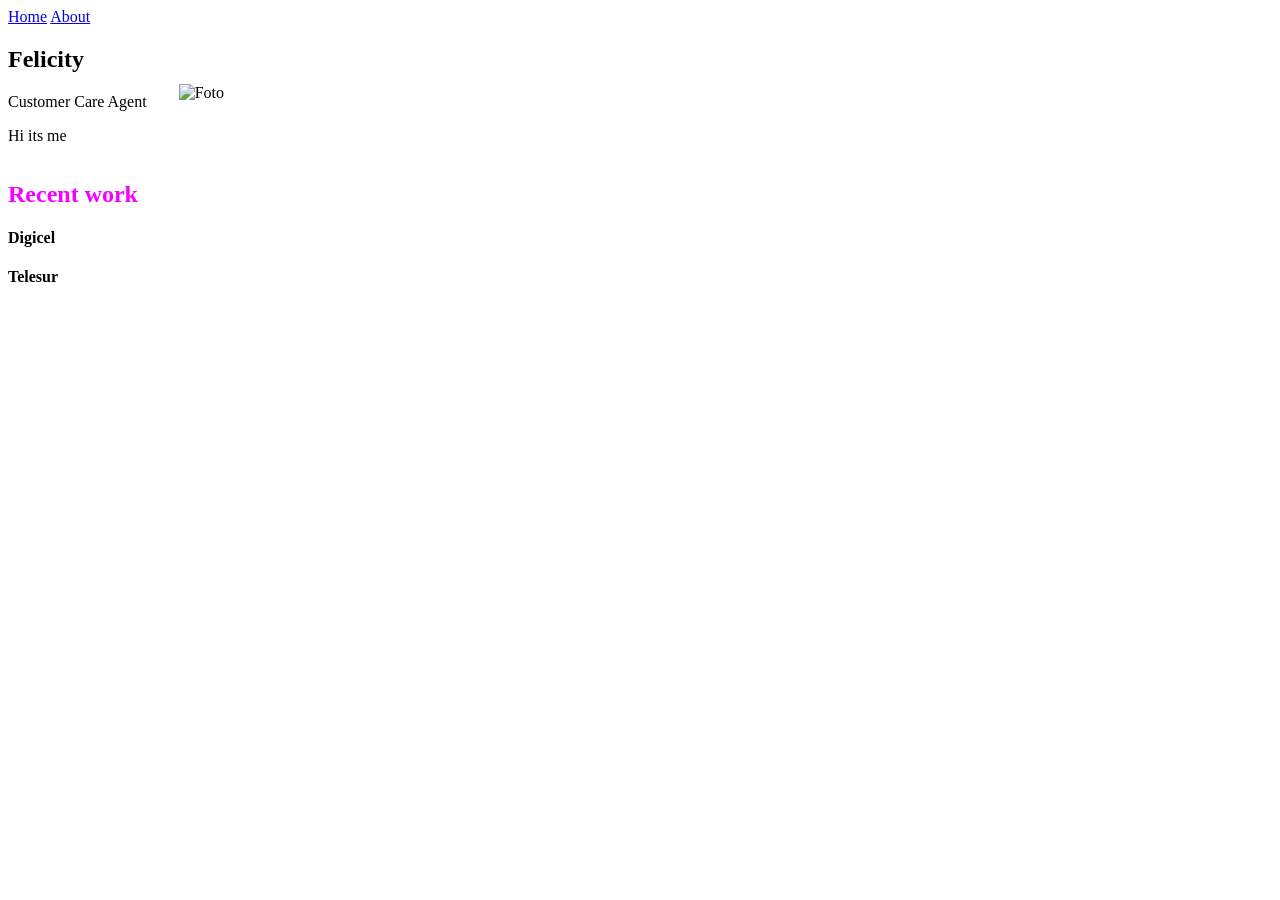
==== index.html @ 11733035 "initial commit" ====
<!DOCTYPE html>
<html lang="en">

<head>
    <meta charset="UTF-8" />
    <meta name="viewport" content="width=device-width, initial-scale=1.0" />
    <title>Home</title>
    <link rel="shortcut icon" href="img/logo.png" type="image/png" />
    <link rel="stylesheet" href="css/main.css" />
</head>

<body>
   <header>
        <nav>
            <a href="index.html">Home</a>
             <a href="about.html">About</a>
        </nav>
   </header>

   <!-- Abut me -->
   <!-- a brief introduction (who you are, what you do, and what you are passionate about) -->
   <!-- your current roles (if any, e.g., student, intern, etc.) -->
   <section class="about">
    <div>
        <h1>Felicity</h1>
        <p>Customer Care Agent</p>
        <p>Hi its me</p>
    </div>
    <div>
        <img src="img/logo.png" alt="Foto">
    </div>
   </section>

   <!-- recent work experience (if any) -->
   <section class="work">
    <h2>Recent work</h2>
    <div>
        <div>
            <h4>Digicel</h4>
        </div>
        <div>
            <h4>Telesur</h4>
        </div>
    </div>
   </section>

<!-- recent projects or achievements (if any) -->


<!-- your skills -->
     
</body>

</html>
---- css/main.css ----
h2 {
    color: rgb(247, 0, 255);
}

.about {
    display: flex;
     /* flex-direction: column; */
     /* justify-content: center; */
     align-items: center;

     gap: 2rem; /* 16px */
}
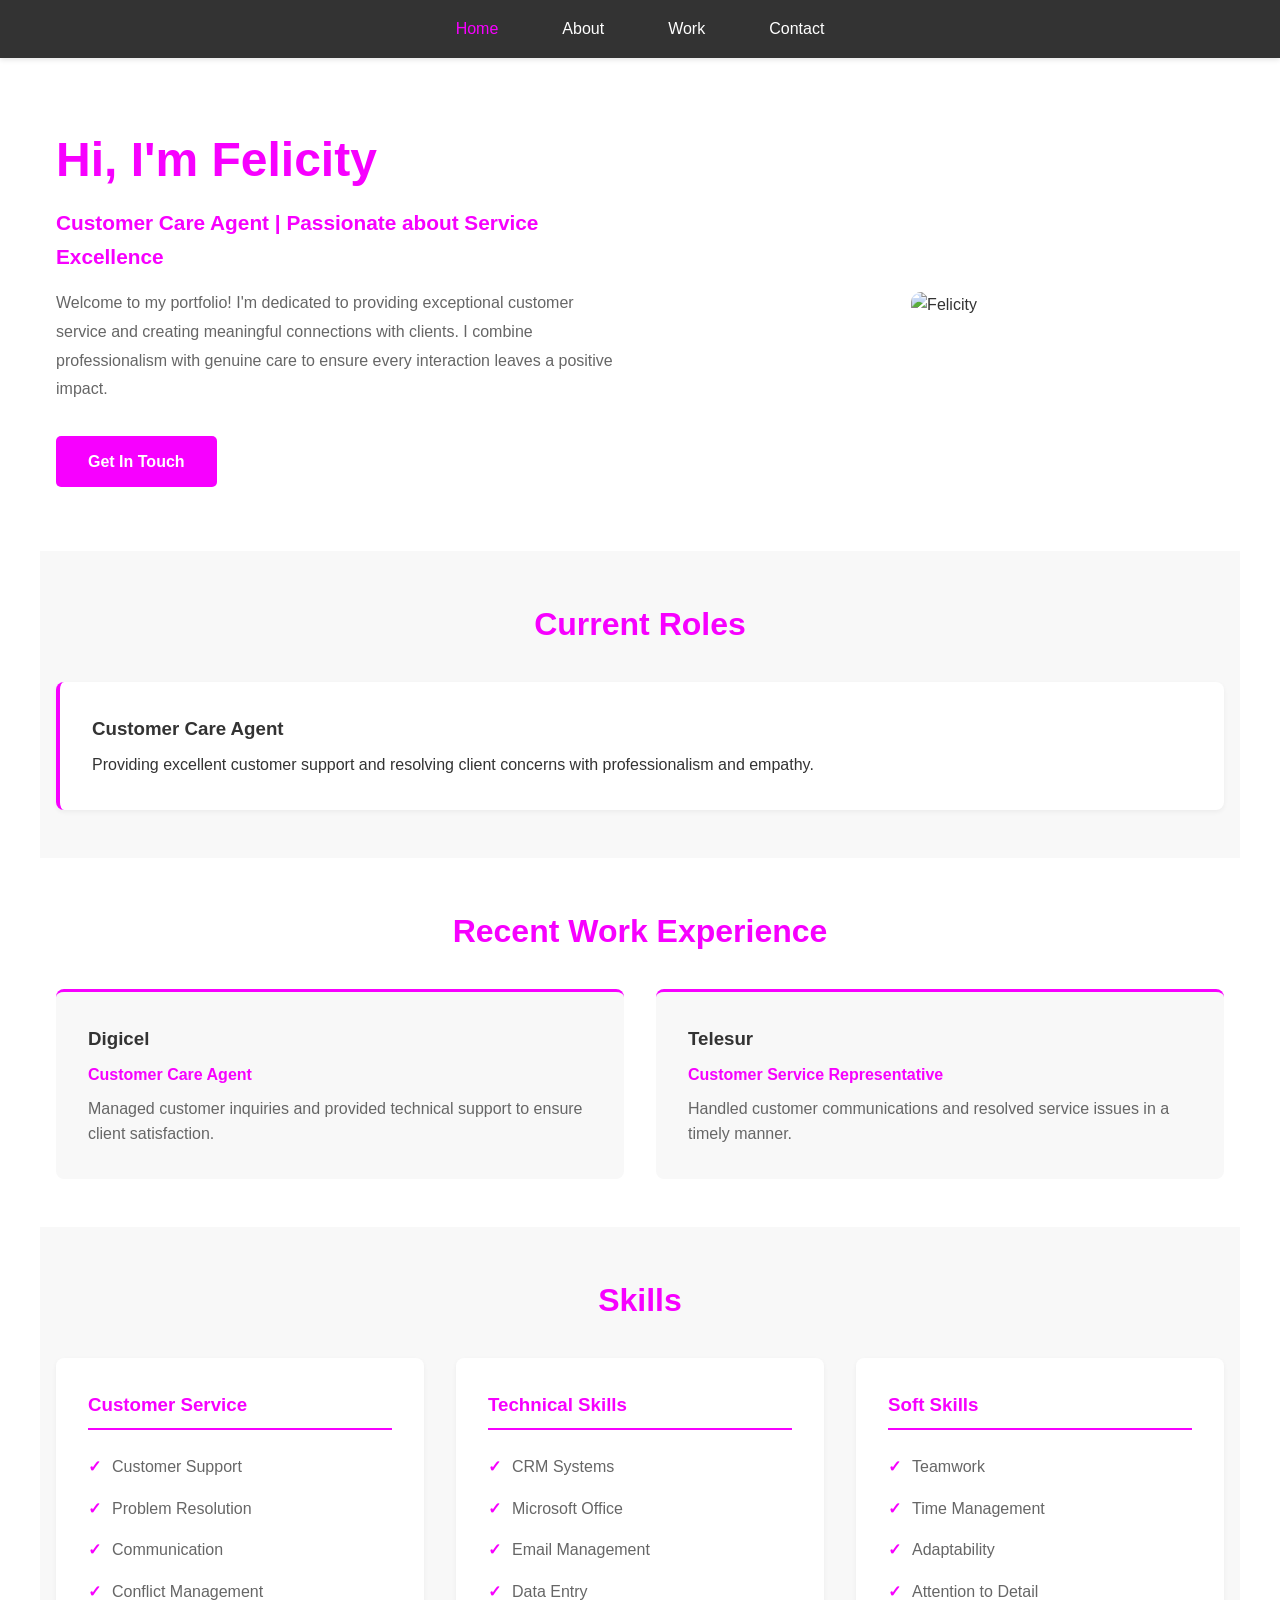
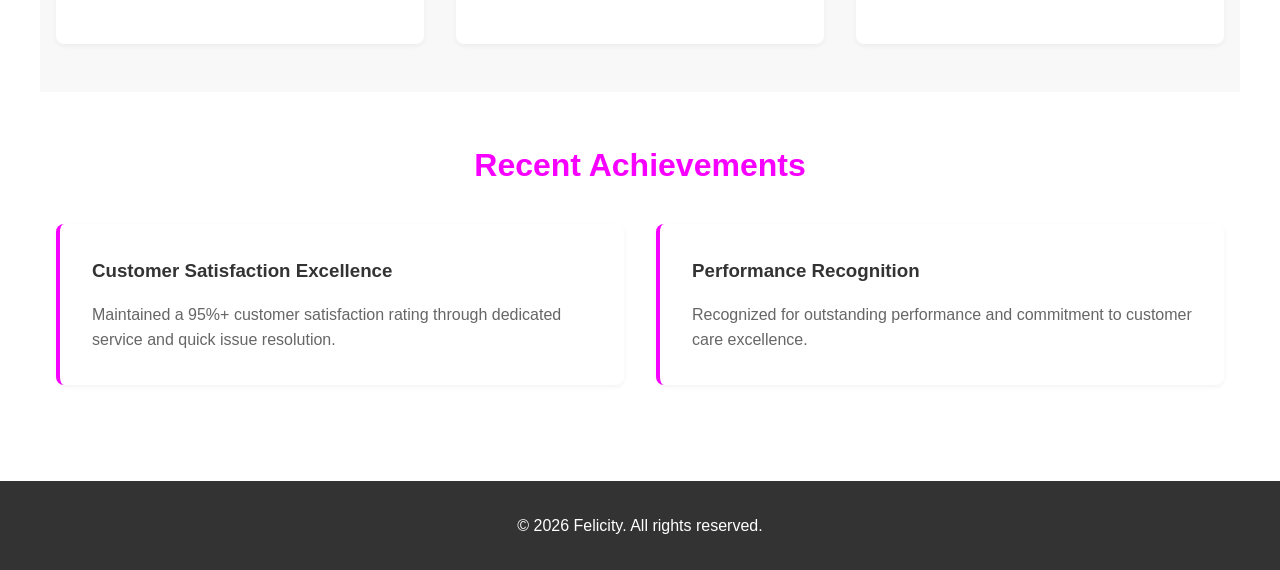
==== commit a787b9b5: "Complete portfolio website with all required pages and responsive design" ====
--- a/index.html
+++ b/index.html
@@ -4,51 +4,116 @@
 <head>
     <meta charset="UTF-8" />
     <meta name="viewport" content="width=device-width, initial-scale=1.0" />
-    <title>Home</title>
+    <title>Felicity - Portfolio</title>
     <link rel="shortcut icon" href="img/logo.png" type="image/png" />
     <link rel="stylesheet" href="css/main.css" />
 </head>
 
 <body>
-   <header>
-        <nav>
-            <a href="index.html">Home</a>
-             <a href="about.html">About</a>
+    <header>
+        <nav class="navbar">
+            <ul>
+                <li><a href="index.html" class="active">Home</a></li>
+                <li><a href="about.html">About</a></li>
+                <li><a href="work.html">Work</a></li>
+                <li><a href="contact.html">Contact</a></li>
+            </ul>
         </nav>
-   </header>
+    </header>
 
-   <!-- Abut me -->
-   <!-- a brief introduction (who you are, what you do, and what you are passionate about) -->
-   <!-- your current roles (if any, e.g., student, intern, etc.) -->
-   <section class="about">
-    <div>
-        <h1>Felicity</h1>
-        <p>Customer Care Agent</p>
-        <p>Hi its me</p>
-    </div>
-    <div>
-        <img src="img/logo.png" alt="Foto">
-    </div>
-   </section>
+    <!-- Introduction Section -->
+    <section class="hero">
+        <div class="hero-content">
+            <h1>Hi, I'm Felicity</h1>
+            <p class="tagline">Customer Care Agent | Passionate about Service Excellence</p>
+            <p class="intro-text">Welcome to my portfolio! I'm dedicated to providing exceptional customer service and creating meaningful connections with clients. I combine professionalism with genuine care to ensure every interaction leaves a positive impact.</p>
+            <a href="contact.html" class="cta-button">Get In Touch</a>
+        </div>
+        <div class="hero-image">
+            <img src="img/logo.png" alt="Felicity">
+        </div>
+    </section>
 
-   <!-- recent work experience (if any) -->
-   <section class="work">
-    <h2>Recent work</h2>
-    <div>
-        <div>
-            <h4>Digicel</h4>
+    <!-- Current Roles Section -->
+    <section class="roles">
+        <h2>Current Roles</h2>
+        <div class="roles-container">
+            <div class="role-card">
+                <h3>Customer Care Agent</h3>
+                <p>Providing excellent customer support and resolving client concerns with professionalism and empathy.</p>
+            </div>
         </div>
-        <div>
-            <h4>Telesur</h4>
+    </section>
+
+    <!-- Recent Work Experience -->
+    <section class="experience">
+        <h2>Recent Work Experience</h2>
+        <div class="experience-container">
+            <div class="job">
+                <h3>Digicel</h3>
+                <p class="job-title">Customer Care Agent</p>
+                <p class="job-description">Managed customer inquiries and provided technical support to ensure client satisfaction.</p>
+            </div>
+            <div class="job">
+                <h3>Telesur</h3>
+                <p class="job-title">Customer Service Representative</p>
+                <p class="job-description">Handled customer communications and resolved service issues in a timely manner.</p>
+            </div>
         </div>
-    </div>
-   </section>
+    </section>
 
-<!-- recent projects or achievements (if any) -->
+    <!-- Skills Section -->
+    <section class="skills">
+        <h2>Skills</h2>
+        <div class="skills-container">
+            <div class="skill-category">
+                <h3>Customer Service</h3>
+                <ul>
+                    <li>Customer Support</li>
+                    <li>Problem Resolution</li>
+                    <li>Communication</li>
+                    <li>Conflict Management</li>
+                </ul>
+            </div>
+            <div class="skill-category">
+                <h3>Technical Skills</h3>
+                <ul>
+                    <li>CRM Systems</li>
+                    <li>Microsoft Office</li>
+                    <li>Email Management</li>
+                    <li>Data Entry</li>
+                </ul>
+            </div>
+            <div class="skill-category">
+                <h3>Soft Skills</h3>
+                <ul>
+                    <li>Teamwork</li>
+                    <li>Time Management</li>
+                    <li>Adaptability</li>
+                    <li>Attention to Detail</li>
+                </ul>
+            </div>
+        </div>
+    </section>
 
+    <!-- Projects/Achievements Section -->
+    <section class="achievements">
+        <h2>Recent Achievements</h2>
+        <div class="achievements-container">
+            <div class="achievement">
+                <h3>Customer Satisfaction Excellence</h3>
+                <p>Maintained a 95%+ customer satisfaction rating through dedicated service and quick issue resolution.</p>
+            </div>
+            <div class="achievement">
+                <h3>Performance Recognition</h3>
+                <p>Recognized for outstanding performance and commitment to customer care excellence.</p>
+            </div>
+        </div>
+    </section>
 
-<!-- your skills -->
-     
+    <footer>
+        <p>&copy; 2026 Felicity. All rights reserved.</p>
+    </footer>
 </body>
 
 </html>
--- a/css/main.css
+++ b/css/main.css
@@ -1,12 +1,854 @@
+* {
+    margin: 0;
+    padding: 0;
+    box-sizing: border-box;
+}
+
+:root {
+    --primary-color: #f700ff;
+    --secondary-color: #333;
+    --text-color: #333;
+    --light-bg: #f8f8f8;
+    --border-color: #ddd;
+    --white: #fff;
+}
+
+body {
+    font-family: 'Segoe UI', Tahoma, Geneva, Verdana, sans-serif;
+    line-height: 1.6;
+    color: var(--text-color);
+    background-color: var(--white);
+}
+
+/* ===== HEADER & NAVIGATION ===== */
+header {
+    background-color: var(--secondary-color);
+    padding: 1rem 0;
+    position: sticky;
+    top: 0;
+    z-index: 100;
+    box-shadow: 0 2px 5px rgba(0, 0, 0, 0.1);
+}
+
+nav.navbar ul {
+    list-style: none;
+    display: flex;
+    justify-content: center;
+    gap: 2rem;
+    flex-wrap: wrap;
+    max-width: 1200px;
+    margin: 0 auto;
+    padding: 0 1rem;
+}
+
+nav.navbar a {
+    color: var(--white);
+    text-decoration: none;
+    font-weight: 500;
+    transition: color 0.3s ease;
+    padding: 0.5rem 1rem;
+    border-radius: 4px;
+}
+
+nav.navbar a:hover,
+nav.navbar a.active {
+    color: var(--primary-color);
+}
+
+/* ===== FOOTER ===== */
+footer {
+    background-color: var(--secondary-color);
+    color: var(--white);
+    text-align: center;
+    padding: 2rem;
+    margin-top: 3rem;
+}
+
+/* ===== SECTIONS ===== */
+section {
+    max-width: 1200px;
+    margin: 0 auto;
+    padding: 3rem 1rem;
+}
+
+h1 {
+    color: var(--primary-color);
+    font-size: 2.5rem;
+    margin-bottom: 1rem;
+}
+
 h2 {
-    color: rgb(247, 0, 255);
-}
-
-.about {
+    color: var(--primary-color);
+    font-size: 2rem;
+    margin-bottom: 2rem;
+    text-align: center;
+}
+
+h3 {
+    color: var(--secondary-color);
+    margin-bottom: 0.5rem;
+}
+
+/* ===== HOME PAGE ===== */
+.hero {
     display: flex;
-     /* flex-direction: column; */
-     /* justify-content: center; */
-     align-items: center;
-
-     gap: 2rem; /* 16px */
-}
+    align-items: center;
+    gap: 3rem;
+    padding: 4rem 1rem;
+}
+
+.hero-content {
+    flex: 1;
+}
+
+.hero-content h1 {
+    font-size: 3rem;
+    margin-bottom: 0.5rem;
+}
+
+.tagline {
+    font-size: 1.3rem;
+    color: var(--primary-color);
+    font-weight: 600;
+    margin-bottom: 1rem;
+}
+
+.intro-text {
+    font-size: 1rem;
+    color: #666;
+    margin-bottom: 2rem;
+    line-height: 1.8;
+}
+
+.hero-image {
+    flex: 1;
+    text-align: center;
+}
+
+.hero-image img {
+    max-width: 100%;
+    height: auto;
+    border-radius: 10px;
+    max-height: 400px;
+}
+
+.cta-button {
+    display: inline-block;
+    background-color: var(--primary-color);
+    color: var(--white);
+    padding: 0.8rem 2rem;
+    border-radius: 5px;
+    text-decoration: none;
+    font-weight: 600;
+    transition: background-color 0.3s ease, transform 0.3s ease;
+}
+
+.cta-button:hover {
+    background-color: #e600e6;
+    transform: translateY(-2px);
+}
+
+/* ===== ROLES SECTION ===== */
+.roles {
+    background-color: var(--light-bg);
+    padding: 3rem 1rem;
+}
+
+.roles-container {
+    display: grid;
+    grid-template-columns: repeat(auto-fit, minmax(250px, 1fr));
+    gap: 2rem;
+}
+
+.role-card {
+    background-color: var(--white);
+    padding: 2rem;
+    border-radius: 8px;
+    border-left: 4px solid var(--primary-color);
+    box-shadow: 0 2px 5px rgba(0, 0, 0, 0.05);
+    transition: transform 0.3s ease, box-shadow 0.3s ease;
+}
+
+.role-card:hover {
+    transform: translateY(-5px);
+    box-shadow: 0 5px 15px rgba(0, 0, 0, 0.1);
+}
+
+/* ===== EXPERIENCE SECTION ===== */
+.experience-container {
+    display: grid;
+    grid-template-columns: repeat(auto-fit, minmax(250px, 1fr));
+    gap: 2rem;
+}
+
+.job {
+    background-color: var(--light-bg);
+    padding: 2rem;
+    border-radius: 8px;
+    border-top: 3px solid var(--primary-color);
+    transition: transform 0.3s ease;
+}
+
+.job:hover {
+    transform: translateY(-5px);
+}
+
+.job-title {
+    color: var(--primary-color);
+    font-weight: 600;
+    margin-bottom: 0.5rem;
+}
+
+.job-description {
+    color: #666;
+}
+
+/* ===== SKILLS SECTION ===== */
+.skills {
+    background-color: var(--light-bg);
+    padding: 3rem 1rem;
+}
+
+.skills-container {
+    display: grid;
+    grid-template-columns: repeat(auto-fit, minmax(250px, 1fr));
+    gap: 2rem;
+}
+
+.skill-category {
+    background-color: var(--white);
+    padding: 2rem;
+    border-radius: 8px;
+    box-shadow: 0 2px 5px rgba(0, 0, 0, 0.05);
+}
+
+.skill-category h3 {
+    color: var(--primary-color);
+    margin-bottom: 1rem;
+    border-bottom: 2px solid var(--primary-color);
+    padding-bottom: 0.5rem;
+}
+
+.skill-category ul {
+    list-style: none;
+}
+
+.skill-category li {
+    padding: 0.5rem 0;
+    padding-left: 1.5rem;
+    position: relative;
+    color: #666;
+}
+
+.skill-category li:before {
+    content: "✓";
+    position: absolute;
+    left: 0;
+    color: var(--primary-color);
+    font-weight: bold;
+}
+
+/* ===== ACHIEVEMENTS SECTION ===== */
+.achievements-container {
+    display: grid;
+    grid-template-columns: repeat(auto-fit, minmax(250px, 1fr));
+    gap: 2rem;
+}
+
+.achievement {
+    background-color: var(--white);
+    padding: 2rem;
+    border-radius: 8px;
+    border-left: 4px solid var(--primary-color);
+    box-shadow: 0 2px 5px rgba(0, 0, 0, 0.05);
+}
+
+.achievement h3 {
+    color: var(--secondary-color);
+    margin-bottom: 1rem;
+}
+
+.achievement p {
+    color: #666;
+}
+
+/* ===== ABOUT PAGE ===== */
+.about-section {
+    display: flex;
+    align-items: center;
+    gap: 3rem;
+    padding: 3rem 1rem;
+}
+
+.about-image {
+    flex: 1;
+    text-align: center;
+}
+
+.about-image img {
+    max-width: 100%;
+    height: auto;
+    border-radius: 10px;
+    max-height: 350px;
+}
+
+.about-content {
+    flex: 1;
+}
+
+.about-content h1 {
+    font-size: 2.5rem;
+}
+
+.about-content p {
+    color: #666;
+    margin-bottom: 1rem;
+    line-height: 1.8;
+}
+
+.education {
+    background-color: var(--light-bg);
+    padding: 3rem 1rem;
+}
+
+.education-container {
+    display: grid;
+    grid-template-columns: repeat(auto-fit, minmax(280px, 1fr));
+    gap: 2rem;
+}
+
+.education-item {
+    background-color: var(--white);
+    padding: 2rem;
+    border-radius: 8px;
+    border-left: 4px solid var(--primary-color);
+    box-shadow: 0 2px 5px rgba(0, 0, 0, 0.05);
+}
+
+.education-detail {
+    color: #666;
+    margin: 0.5rem 0;
+}
+
+.education-year {
+    color: var(--primary-color);
+    font-weight: 600;
+    font-size: 0.9rem;
+    margin-top: 1rem;
+}
+
+.background {
+    padding: 3rem 1rem;
+}
+
+.background p {
+    color: #666;
+    margin-bottom: 1rem;
+    line-height: 1.8;
+    text-align: justify;
+}
+
+.interests {
+    background-color: var(--light-bg);
+    padding: 3rem 1rem;
+}
+
+.interests-container {
+    display: grid;
+    grid-template-columns: repeat(auto-fit, minmax(250px, 1fr));
+    gap: 2rem;
+}
+
+.interest-item {
+    background-color: var(--white);
+    padding: 2rem;
+    border-radius: 8px;
+    text-align: center;
+    box-shadow: 0 2px 5px rgba(0, 0, 0, 0.05);
+    transition: transform 0.3s ease;
+}
+
+.interest-item:hover {
+    transform: translateY(-5px);
+}
+
+.interest-item h3 {
+    color: var(--primary-color);
+    margin-bottom: 1rem;
+}
+
+.interest-item p {
+    color: #666;
+}
+
+/* ===== WORK PAGE ===== */
+.projects {
+    padding: 3rem 1rem;
+}
+
+.section-intro {
+    text-align: center;
+    color: #666;
+    font-size: 1.1rem;
+    margin-bottom: 3rem;
+    max-width: 600px;
+    margin-left: auto;
+    margin-right: auto;
+}
+
+.projects-container {
+    display: grid;
+    grid-template-columns: repeat(auto-fit, minmax(300px, 1fr));
+    gap: 2rem;
+}
+
+.project-card {
+    background-color: var(--light-bg);
+    border-radius: 8px;
+    overflow: hidden;
+    box-shadow: 0 2px 8px rgba(0, 0, 0, 0.1);
+    transition: transform 0.3s ease, box-shadow 0.3s ease;
+}
+
+.project-card:hover {
+    transform: translateY(-8px);
+    box-shadow: 0 5px 20px rgba(0, 0, 0, 0.15);
+}
+
+.project-header {
+    background-color: var(--primary-color);
+    color: var(--white);
+    padding: 1.5rem;
+    display: flex;
+    justify-content: space-between;
+    align-items: center;
+}
+
+.project-header h2 {
+    margin: 0;
+    font-size: 1.3rem;
+    color: var(--white);
+}
+
+.project-date {
+    background-color: rgba(255, 255, 255, 0.2);
+    padding: 0.3rem 0.8rem;
+    border-radius: 20px;
+    font-size: 0.85rem;
+    white-space: nowrap;
+}
+
+.project-body {
+    padding: 2rem;
+}
+
+.project-description {
+    color: #666;
+    margin-bottom: 1.5rem;
+    line-height: 1.8;
+}
+
+.project-details {
+    display: grid;
+    grid-template-columns: 1fr 1fr;
+    gap: 1.5rem;
+    margin-bottom: 1.5rem;
+}
+
+.project-details h4 {
+    color: var(--primary-color);
+    font-size: 0.95rem;
+    margin-bottom: 0.8rem;
+    text-transform: uppercase;
+    letter-spacing: 0.5px;
+}
+
+.project-details ul {
+    list-style: none;
+}
+
+.project-details li {
+    color: #666;
+    padding: 0.4rem 0;
+    padding-left: 1rem;
+    position: relative;
+}
+
+.project-details li:before {
+    content: "•";
+    position: absolute;
+    left: 0;
+    color: var(--primary-color);
+    font-weight: bold;
+}
+
+.project-links {
+    padding-top: 1rem;
+    border-top: 1px solid var(--border-color);
+}
+
+.project-links p {
+    color: #666;
+    margin: 0.5rem 0;
+}
+
+.project-links a {
+    color: var(--primary-color);
+    text-decoration: none;
+    font-weight: 600;
+}
+
+.project-links a:hover {
+    text-decoration: underline;
+}
+
+/* ===== CONTACT PAGE ===== */
+.contact-header {
+    text-align: center;
+    padding: 3rem 1rem;
+    background-color: var(--light-bg);
+}
+
+.contact-header h1 {
+    margin-bottom: 0.5rem;
+}
+
+.contact-header p {
+    color: #666;
+    font-size: 1.1rem;
+}
+
+.contact-section {
+    padding: 3rem 1rem;
+}
+
+.contact-container {
+    display: grid;
+    grid-template-columns: 1fr 1fr;
+    gap: 3rem;
+    max-width: 1000px;
+    margin: 0 auto;
+}
+
+.contact-info {
+    background-color: var(--light-bg);
+    padding: 2rem;
+    border-radius: 8px;
+}
+
+.contact-info h2 {
+    text-align: left;
+    font-size: 1.5rem;
+    margin-top: 0;
+    margin-bottom: 1.5rem;
+}
+
+.info-item {
+    margin-bottom: 2rem;
+}
+
+.info-item h3 {
+    color: var(--primary-color);
+    margin-bottom: 0.5rem;
+}
+
+.info-item p {
+    color: #666;
+}
+
+.info-item a {
+    color: var(--primary-color);
+    text-decoration: none;
+    font-weight: 600;
+}
+
+.info-item a:hover {
+    text-decoration: underline;
+}
+
+.social-links {
+    display: flex;
+    flex-direction: column;
+    gap: 0.5rem;
+    margin-top: 1rem;
+}
+
+.social-link {
+    display: inline-block;
+    background-color: var(--primary-color);
+    color: var(--white);
+    padding: 0.6rem 1.2rem;
+    border-radius: 5px;
+    text-decoration: none;
+    font-weight: 600;
+    transition: background-color 0.3s ease;
+    text-align: center;
+}
+
+.social-link:hover {
+    background-color: #e600e6;
+}
+
+.contact-form-container {
+    background-color: var(--light-bg);
+    padding: 2rem;
+    border-radius: 8px;
+}
+
+.contact-form-container h2 {
+    text-align: left;
+    font-size: 1.5rem;
+    margin-top: 0;
+}
+
+.contact-form {
+    display: flex;
+    flex-direction: column;
+    gap: 1.5rem;
+}
+
+.form-group {
+    display: flex;
+    flex-direction: column;
+}
+
+.form-group label {
+    color: var(--secondary-color);
+    font-weight: 600;
+    margin-bottom: 0.5rem;
+}
+
+.form-group input,
+.form-group textarea {
+    padding: 0.8rem;
+    border: 1px solid var(--border-color);
+    border-radius: 5px;
+    font-family: inherit;
+    font-size: 1rem;
+    transition: border-color 0.3s ease;
+}
+
+.form-group input:focus,
+.form-group textarea:focus {
+    outline: none;
+    border-color: var(--primary-color);
+    box-shadow: 0 0 5px rgba(247, 0, 255, 0.3);
+}
+
+.submit-btn {
+    background-color: var(--primary-color);
+    color: var(--white);
+    padding: 0.8rem 2rem;
+    border: none;
+    border-radius: 5px;
+    font-weight: 600;
+    cursor: pointer;
+    transition: background-color 0.3s ease, transform 0.3s ease;
+    font-size: 1rem;
+}
+
+.submit-btn:hover {
+    background-color: #e600e6;
+    transform: translateY(-2px);
+}
+
+.form-message {
+    padding: 1rem;
+    border-radius: 5px;
+    text-align: center;
+    font-weight: 600;
+}
+
+.form-message.success {
+    background-color: #d4edda;
+    color: #155724;
+    border: 1px solid #c3e6cb;
+}
+
+/* ===== RESPONSIVE DESIGN ===== */
+/* Tablets (768px and up) */
+@media (max-width: 768px) {
+    h1 {
+        font-size: 2rem;
+    }
+
+    h2 {
+        font-size: 1.5rem;
+    }
+
+    .hero,
+    .about-section {
+        flex-direction: column;
+        gap: 2rem;
+        padding: 2rem 1rem;
+    }
+
+    .hero-content h1 {
+        font-size: 2rem;
+    }
+
+    .tagline {
+        font-size: 1.1rem;
+    }
+
+    nav.navbar ul {
+        gap: 1rem;
+    }
+
+    .contact-container {
+        grid-template-columns: 1fr;
+        gap: 2rem;
+    }
+
+    .project-details {
+        grid-template-columns: 1fr;
+    }
+
+    .project-header {
+        flex-direction: column;
+        align-items: flex-start;
+    }
+
+    .project-date {
+        margin-top: 0.5rem;
+    }
+}
+
+/* Mobile (640px and down) */
+@media (max-width: 640px) {
+    section {
+        padding: 2rem 1rem;
+    }
+
+    h1 {
+        font-size: 1.5rem;
+    }
+
+    h2 {
+        font-size: 1.2rem;
+    }
+
+    h3 {
+        font-size: 1rem;
+    }
+
+    .hero-content h1 {
+        font-size: 1.5rem;
+    }
+
+    .tagline {
+        font-size: 1rem;
+    }
+
+    .intro-text {
+        font-size: 0.95rem;
+    }
+
+    nav.navbar ul {
+        flex-direction: column;
+        gap: 0.5rem;
+        align-items: center;
+    }
+
+    nav.navbar a {
+        padding: 0.4rem 0.8rem;
+        font-size: 0.9rem;
+    }
+
+    .roles-container,
+    .skills-container,
+    .achievements-container,
+    .education-container,
+    .interests-container,
+    .projects-container {
+        grid-template-columns: 1fr;
+    }
+
+    .experience-container {
+        grid-template-columns: 1fr;
+    }
+
+    .job {
+        padding: 1.5rem;
+    }
+
+    .role-card,
+    .skill-category,
+    .achievement,
+    .education-item,
+    .interest-item,
+    .project-card {
+        padding: 1.5rem;
+    }
+
+    .about-image img,
+    .hero-image img {
+        max-height: 250px;
+    }
+
+    footer {
+        padding: 1.5rem 1rem;
+        font-size: 0.9rem;
+    }
+
+    .contact-info,
+    .contact-form-container {
+        padding: 1.5rem;
+    }
+
+    .social-links {
+        flex-direction: row;
+        flex-wrap: wrap;
+        gap: 0.5rem;
+    }
+
+    .social-link {
+        flex: 1;
+        min-width: 100px;
+        font-size: 0.9rem;
+        padding: 0.5rem;
+    }
+
+    .form-group input,
+    .form-group textarea {
+        font-size: 16px;
+    }
+}
+
+/* Extra small devices (480px and down) */
+@media (max-width: 480px) {
+    section {
+        padding: 1.5rem 0.75rem;
+    }
+
+    h1 {
+        font-size: 1.3rem;
+    }
+
+    h2 {
+        font-size: 1rem;
+    }
+
+    nav.navbar ul {
+        gap: 0.25rem;
+    }
+
+    nav.navbar a {
+        padding: 0.3rem 0.5rem;
+        font-size: 0.8rem;
+    }
+
+    header {
+        padding: 0.5rem 0;
+    }
+
+    .cta-button {
+        padding: 0.6rem 1.2rem;
+        font-size: 0.9rem;
+    }
+
+    .hero-image img,
+    .about-image img {
+        max-height: 200px;
+    }
+}
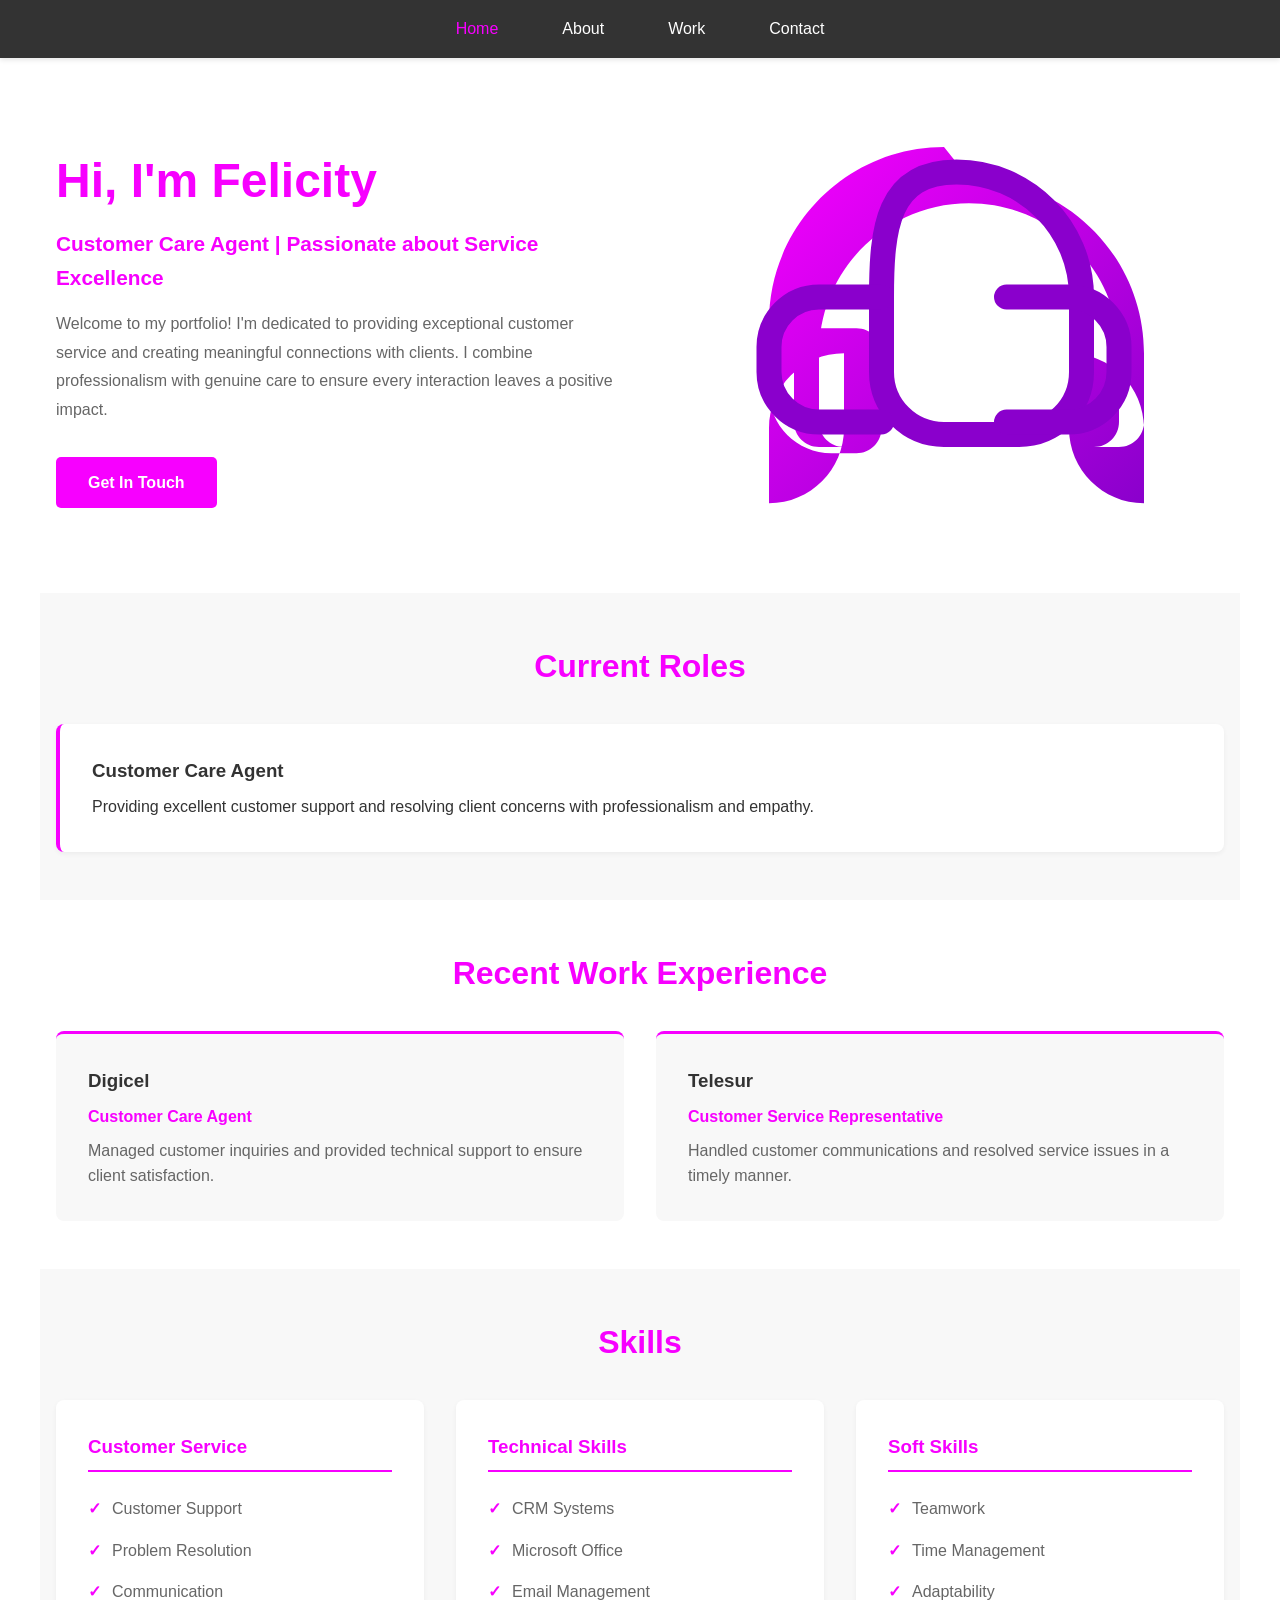
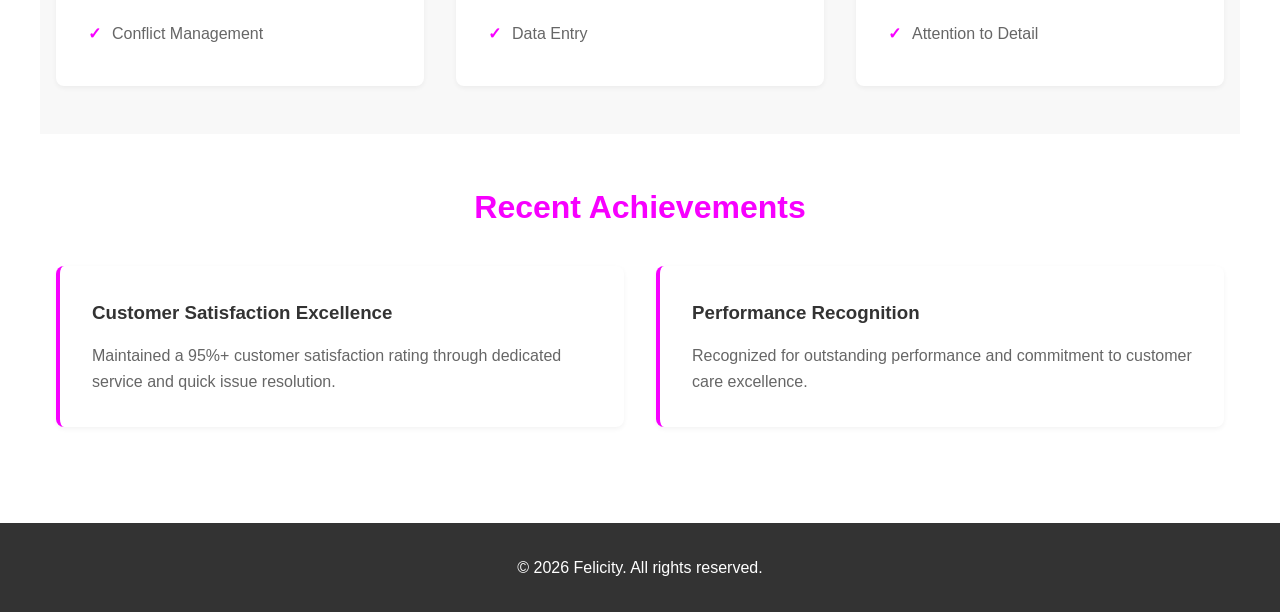
==== commit f6128514: "Add headset image and update page image references" ====
--- a/index.html
+++ b/index.html
@@ -5,7 +5,7 @@
     <meta charset="UTF-8" />
     <meta name="viewport" content="width=device-width, initial-scale=1.0" />
     <title>Felicity - Portfolio</title>
-    <link rel="shortcut icon" href="img/logo.png" type="image/png" />
+    <link rel="shortcut icon" href="img/headset.svg" type="image/svg+xml" />
     <link rel="stylesheet" href="css/main.css" />
 </head>
 
@@ -30,7 +30,7 @@
             <a href="contact.html" class="cta-button">Get In Touch</a>
         </div>
         <div class="hero-image">
-            <img src="img/logo.png" alt="Felicity">
+            <img src="img/headset.svg" alt="Headset illustration">
         </div>
     </section>
 
--- a/css/main.css
+++ b/css/main.css
@@ -381,290 +381,6 @@
     color: #666;
 }
 
-/* ===== WORK PAGE ===== */
-.projects {
-    padding: 3rem 1rem;
-}
-
-.section-intro {
-    text-align: center;
-    color: #666;
-    font-size: 1.1rem;
-    margin-bottom: 3rem;
-    max-width: 600px;
-    margin-left: auto;
-    margin-right: auto;
-}
-
-.projects-container {
-    display: grid;
-    grid-template-columns: repeat(auto-fit, minmax(300px, 1fr));
-    gap: 2rem;
-}
-
-.project-card {
-    background-color: var(--light-bg);
-    border-radius: 8px;
-    overflow: hidden;
-    box-shadow: 0 2px 8px rgba(0, 0, 0, 0.1);
-    transition: transform 0.3s ease, box-shadow 0.3s ease;
-}
-
-.project-card:hover {
-    transform: translateY(-8px);
-    box-shadow: 0 5px 20px rgba(0, 0, 0, 0.15);
-}
-
-.project-header {
-    background-color: var(--primary-color);
-    color: var(--white);
-    padding: 1.5rem;
-    display: flex;
-    justify-content: space-between;
-    align-items: center;
-}
-
-.project-header h2 {
-    margin: 0;
-    font-size: 1.3rem;
-    color: var(--white);
-}
-
-.project-date {
-    background-color: rgba(255, 255, 255, 0.2);
-    padding: 0.3rem 0.8rem;
-    border-radius: 20px;
-    font-size: 0.85rem;
-    white-space: nowrap;
-}
-
-.project-body {
-    padding: 2rem;
-}
-
-.project-description {
-    color: #666;
-    margin-bottom: 1.5rem;
-    line-height: 1.8;
-}
-
-.project-details {
-    display: grid;
-    grid-template-columns: 1fr 1fr;
-    gap: 1.5rem;
-    margin-bottom: 1.5rem;
-}
-
-.project-details h4 {
-    color: var(--primary-color);
-    font-size: 0.95rem;
-    margin-bottom: 0.8rem;
-    text-transform: uppercase;
-    letter-spacing: 0.5px;
-}
-
-.project-details ul {
-    list-style: none;
-}
-
-.project-details li {
-    color: #666;
-    padding: 0.4rem 0;
-    padding-left: 1rem;
-    position: relative;
-}
-
-.project-details li:before {
-    content: "•";
-    position: absolute;
-    left: 0;
-    color: var(--primary-color);
-    font-weight: bold;
-}
-
-.project-links {
-    padding-top: 1rem;
-    border-top: 1px solid var(--border-color);
-}
-
-.project-links p {
-    color: #666;
-    margin: 0.5rem 0;
-}
-
-.project-links a {
-    color: var(--primary-color);
-    text-decoration: none;
-    font-weight: 600;
-}
-
-.project-links a:hover {
-    text-decoration: underline;
-}
-
-/* ===== CONTACT PAGE ===== */
-.contact-header {
-    text-align: center;
-    padding: 3rem 1rem;
-    background-color: var(--light-bg);
-}
-
-.contact-header h1 {
-    margin-bottom: 0.5rem;
-}
-
-.contact-header p {
-    color: #666;
-    font-size: 1.1rem;
-}
-
-.contact-section {
-    padding: 3rem 1rem;
-}
-
-.contact-container {
-    display: grid;
-    grid-template-columns: 1fr 1fr;
-    gap: 3rem;
-    max-width: 1000px;
-    margin: 0 auto;
-}
-
-.contact-info {
-    background-color: var(--light-bg);
-    padding: 2rem;
-    border-radius: 8px;
-}
-
-.contact-info h2 {
-    text-align: left;
-    font-size: 1.5rem;
-    margin-top: 0;
-    margin-bottom: 1.5rem;
-}
-
-.info-item {
-    margin-bottom: 2rem;
-}
-
-.info-item h3 {
-    color: var(--primary-color);
-    margin-bottom: 0.5rem;
-}
-
-.info-item p {
-    color: #666;
-}
-
-.info-item a {
-    color: var(--primary-color);
-    text-decoration: none;
-    font-weight: 600;
-}
-
-.info-item a:hover {
-    text-decoration: underline;
-}
-
-.social-links {
-    display: flex;
-    flex-direction: column;
-    gap: 0.5rem;
-    margin-top: 1rem;
-}
-
-.social-link {
-    display: inline-block;
-    background-color: var(--primary-color);
-    color: var(--white);
-    padding: 0.6rem 1.2rem;
-    border-radius: 5px;
-    text-decoration: none;
-    font-weight: 600;
-    transition: background-color 0.3s ease;
-    text-align: center;
-}
-
-.social-link:hover {
-    background-color: #e600e6;
-}
-
-.contact-form-container {
-    background-color: var(--light-bg);
-    padding: 2rem;
-    border-radius: 8px;
-}
-
-.contact-form-container h2 {
-    text-align: left;
-    font-size: 1.5rem;
-    margin-top: 0;
-}
-
-.contact-form {
-    display: flex;
-    flex-direction: column;
-    gap: 1.5rem;
-}
-
-.form-group {
-    display: flex;
-    flex-direction: column;
-}
-
-.form-group label {
-    color: var(--secondary-color);
-    font-weight: 600;
-    margin-bottom: 0.5rem;
-}
-
-.form-group input,
-.form-group textarea {
-    padding: 0.8rem;
-    border: 1px solid var(--border-color);
-    border-radius: 5px;
-    font-family: inherit;
-    font-size: 1rem;
-    transition: border-color 0.3s ease;
-}
-
-.form-group input:focus,
-.form-group textarea:focus {
-    outline: none;
-    border-color: var(--primary-color);
-    box-shadow: 0 0 5px rgba(247, 0, 255, 0.3);
-}
-
-.submit-btn {
-    background-color: var(--primary-color);
-    color: var(--white);
-    padding: 0.8rem 2rem;
-    border: none;
-    border-radius: 5px;
-    font-weight: 600;
-    cursor: pointer;
-    transition: background-color 0.3s ease, transform 0.3s ease;
-    font-size: 1rem;
-}
-
-.submit-btn:hover {
-    background-color: #e600e6;
-    transform: translateY(-2px);
-}
-
-.form-message {
-    padding: 1rem;
-    border-radius: 5px;
-    text-align: center;
-    font-weight: 600;
-}
-
-.form-message.success {
-    background-color: #d4edda;
-    color: #155724;
-    border: 1px solid #c3e6cb;
-}
-
 /* ===== RESPONSIVE DESIGN ===== */
 /* Tablets (768px and up) */
 @media (max-width: 768px) {
@@ -694,24 +410,6 @@
     nav.navbar ul {
         gap: 1rem;
     }
-
-    .contact-container {
-        grid-template-columns: 1fr;
-        gap: 2rem;
-    }
-
-    .project-details {
-        grid-template-columns: 1fr;
-    }
-
-    .project-header {
-        flex-direction: column;
-        align-items: flex-start;
-    }
-
-    .project-date {
-        margin-top: 0.5rem;
-    }
 }
 
 /* Mobile (640px and down) */
@@ -759,8 +457,7 @@
     .skills-container,
     .achievements-container,
     .education-container,
-    .interests-container,
-    .projects-container {
+    .interests-container {
         grid-template-columns: 1fr;
     }
 
@@ -776,8 +473,7 @@
     .skill-category,
     .achievement,
     .education-item,
-    .interest-item,
-    .project-card {
+    .interest-item {
         padding: 1.5rem;
     }
 
@@ -789,29 +485,6 @@
     footer {
         padding: 1.5rem 1rem;
         font-size: 0.9rem;
-    }
-
-    .contact-info,
-    .contact-form-container {
-        padding: 1.5rem;
-    }
-
-    .social-links {
-        flex-direction: row;
-        flex-wrap: wrap;
-        gap: 0.5rem;
-    }
-
-    .social-link {
-        flex: 1;
-        min-width: 100px;
-        font-size: 0.9rem;
-        padding: 0.5rem;
-    }
-
-    .form-group input,
-    .form-group textarea {
-        font-size: 16px;
     }
 }
 
